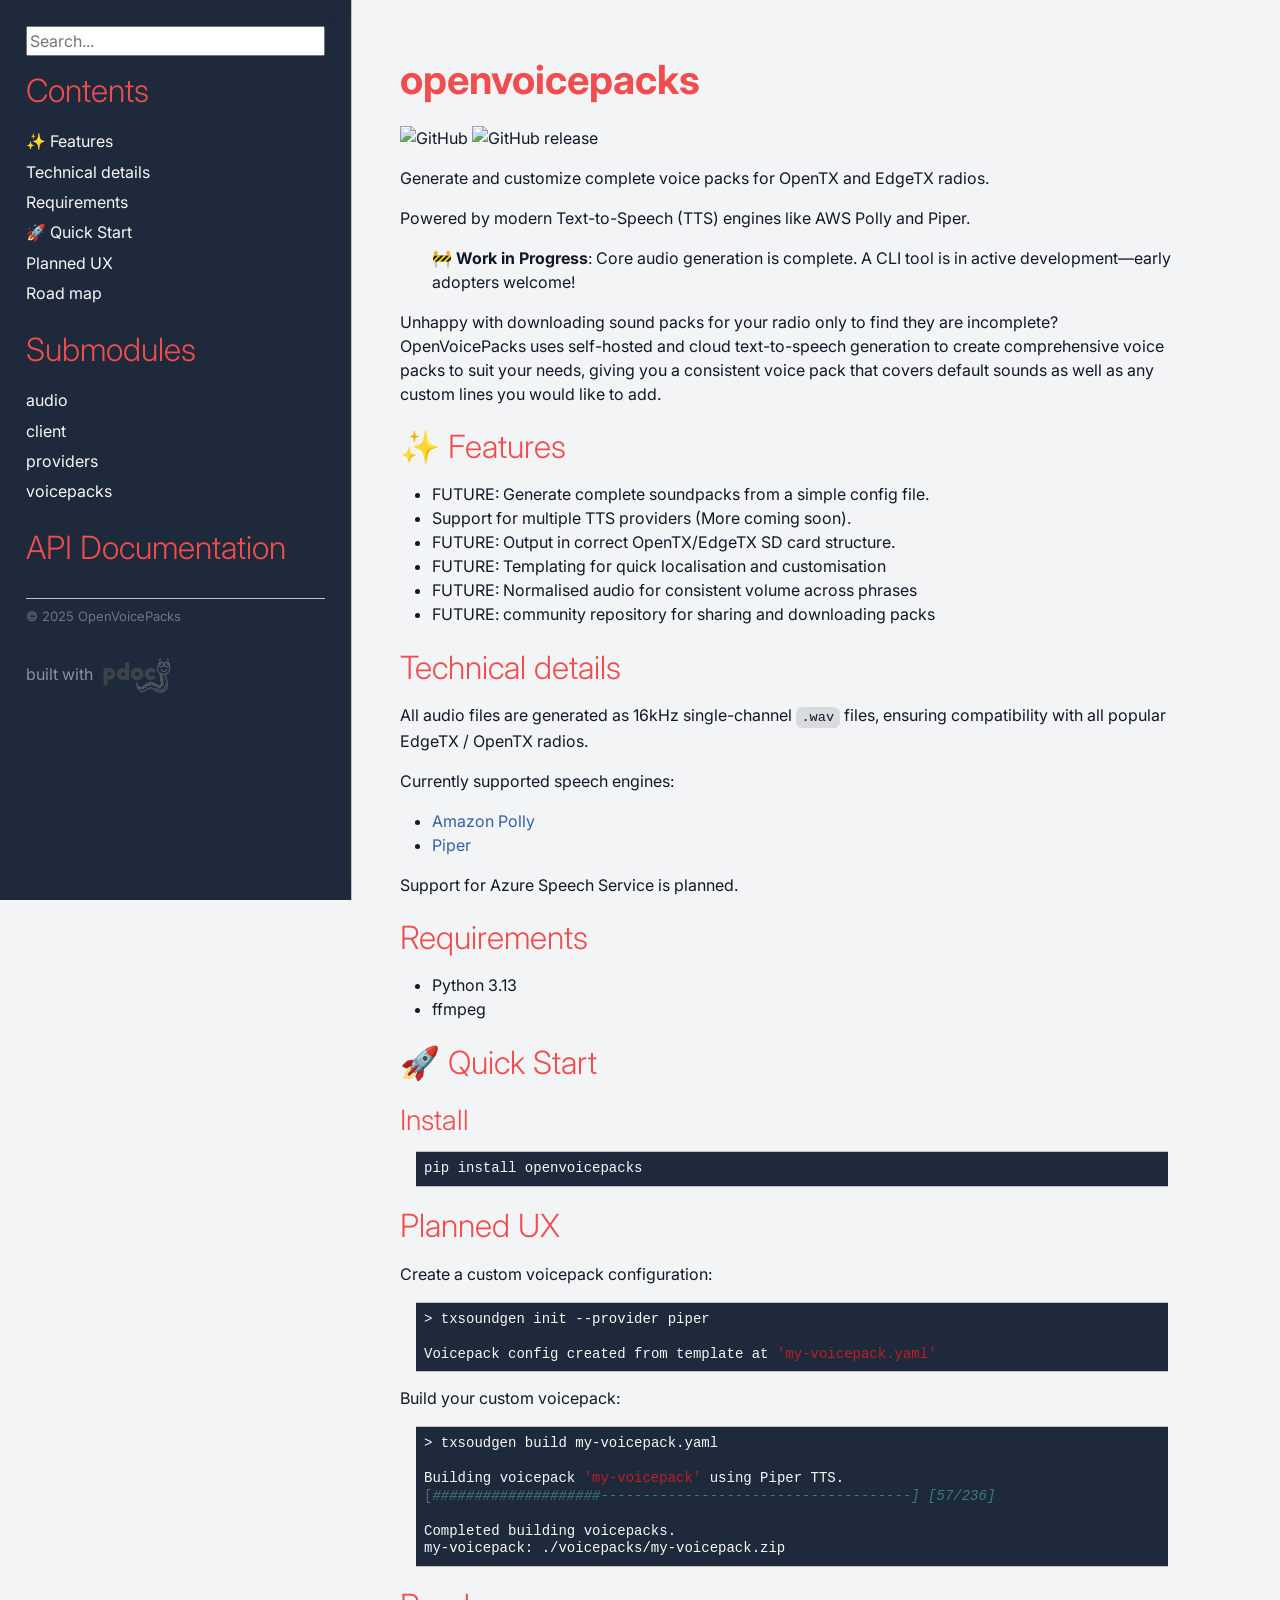
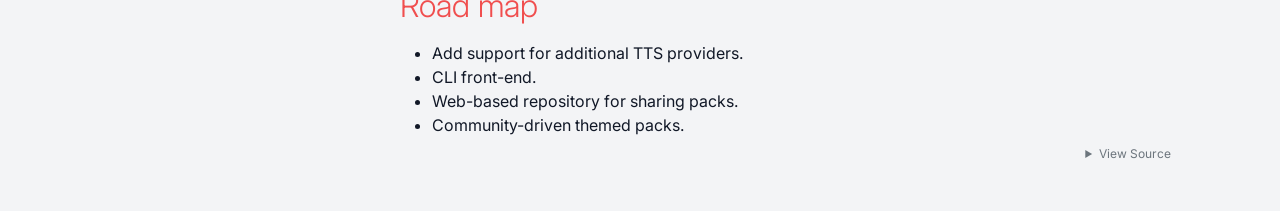
==== assets/site/docs/openvoicepacks.html @ 1a37a726 "chore(*): Initial commit" ====
<!doctype html>
<html lang="en">
<head>
    <meta charset="utf-8">
    <meta name="viewport" content="width=device-width, initial-scale=1">
    <meta name="generator" content="pdoc 15.0.4"/>
    <title>openvoicepacks API documentation</title>
    <link rel="preconnect" href="https://fonts.googleapis.com">
    <link rel="preconnect" href="https://fonts.gstatic.com" crossorigin>
    <link href="https://fonts.googleapis.com/css2?family=Inter:ital,opsz,wght@0,14..32,100..900;1,14..32,100..900&display=swap" rel="stylesheet">

    <style>/*! * Bootstrap Reboot v5.0.0 (https://getbootstrap.com/) * Copyright 2011-2021 The Bootstrap Authors * Copyright 2011-2021 Twitter, Inc. * Licensed under MIT (https://github.com/twbs/bootstrap/blob/main/LICENSE) * Forked from Normalize.css, licensed MIT (https://github.com/necolas/normalize.css/blob/master/LICENSE.md) */*,::after,::before{box-sizing:border-box}@media (prefers-reduced-motion:no-preference){:root{scroll-behavior:smooth}}body{margin:0;font-family:system-ui,-apple-system,"Segoe UI",Roboto,"Helvetica Neue",Arial,"Noto Sans","Liberation Sans",sans-serif,"Apple Color Emoji","Segoe UI Emoji","Segoe UI Symbol","Noto Color Emoji";font-size:1rem;font-weight:400;line-height:1.5;color:#212529;background-color:#fff;-webkit-text-size-adjust:100%;-webkit-tap-highlight-color:transparent}hr{margin:1rem 0;color:inherit;background-color:currentColor;border:0;opacity:.25}hr:not([size]){height:1px}h1,h2,h3,h4,h5,h6{margin-top:0;margin-bottom:.5rem;font-weight:500;line-height:1.2}h1{font-size:calc(1.375rem + 1.5vw)}@media (min-width:1200px){h1{font-size:2.5rem}}h2{font-size:calc(1.325rem + .9vw)}@media (min-width:1200px){h2{font-size:2rem}}h3{font-size:calc(1.3rem + .6vw)}@media (min-width:1200px){h3{font-size:1.75rem}}h4{font-size:calc(1.275rem + .3vw)}@media (min-width:1200px){h4{font-size:1.5rem}}h5{font-size:1.25rem}h6{font-size:1rem}p{margin-top:0;margin-bottom:1rem}abbr[data-bs-original-title],abbr[title]{-webkit-text-decoration:underline dotted;text-decoration:underline dotted;cursor:help;-webkit-text-decoration-skip-ink:none;text-decoration-skip-ink:none}address{margin-bottom:1rem;font-style:normal;line-height:inherit}ol,ul{padding-left:2rem}dl,ol,ul{margin-top:0;margin-bottom:1rem}ol ol,ol ul,ul ol,ul ul{margin-bottom:0}dt{font-weight:700}dd{margin-bottom:.5rem;margin-left:0}blockquote{margin:0 0 1rem}b,strong{font-weight:bolder}small{font-size:.875em}mark{padding:.2em;background-color:#fcf8e3}sub,sup{position:relative;font-size:.75em;line-height:0;vertical-align:baseline}sub{bottom:-.25em}sup{top:-.5em}a{color:#0d6efd;text-decoration:underline}a:hover{color:#0a58ca}a:not([href]):not([class]),a:not([href]):not([class]):hover{color:inherit;text-decoration:none}code,kbd,pre,samp{font-family:SFMono-Regular,Menlo,Monaco,Consolas,"Liberation Mono","Courier New",monospace;font-size:1em;direction:ltr;unicode-bidi:bidi-override}pre{display:block;margin-top:0;margin-bottom:1rem;overflow:auto;font-size:.875em}pre code{font-size:inherit;color:inherit;word-break:normal}code{font-size:.875em;color:#d63384;word-wrap:break-word}a>code{color:inherit}kbd{padding:.2rem .4rem;font-size:.875em;color:#fff;background-color:#212529;border-radius:.2rem}kbd kbd{padding:0;font-size:1em;font-weight:700}figure{margin:0 0 1rem}img,svg{vertical-align:middle}table{caption-side:bottom;border-collapse:collapse}caption{padding-top:.5rem;padding-bottom:.5rem;color:#6c757d;text-align:left}th{text-align:inherit;text-align:-webkit-match-parent}tbody,td,tfoot,th,thead,tr{border-color:inherit;border-style:solid;border-width:0}label{display:inline-block}button{border-radius:0}button:focus:not(:focus-visible){outline:0}button,input,optgroup,select,textarea{margin:0;font-family:inherit;font-size:inherit;line-height:inherit}button,select{text-transform:none}[role=button]{cursor:pointer}select{word-wrap:normal}select:disabled{opacity:1}[list]::-webkit-calendar-picker-indicator{display:none}[type=button],[type=reset],[type=submit],button{-webkit-appearance:button}[type=button]:not(:disabled),[type=reset]:not(:disabled),[type=submit]:not(:disabled),button:not(:disabled){cursor:pointer}::-moz-focus-inner{padding:0;border-style:none}textarea{resize:vertical}fieldset{min-width:0;padding:0;margin:0;border:0}legend{float:left;width:100%;padding:0;margin-bottom:.5rem;font-size:calc(1.275rem + .3vw);line-height:inherit}@media (min-width:1200px){legend{font-size:1.5rem}}legend+*{clear:left}::-webkit-datetime-edit-day-field,::-webkit-datetime-edit-fields-wrapper,::-webkit-datetime-edit-hour-field,::-webkit-datetime-edit-minute,::-webkit-datetime-edit-month-field,::-webkit-datetime-edit-text,::-webkit-datetime-edit-year-field{padding:0}::-webkit-inner-spin-button{height:auto}[type=search]{outline-offset:-2px;-webkit-appearance:textfield}::-webkit-search-decoration{-webkit-appearance:none}::-webkit-color-swatch-wrapper{padding:0}::file-selector-button{font:inherit}::-webkit-file-upload-button{font:inherit;-webkit-appearance:button}output{display:inline-block}iframe{border:0}summary{display:list-item;cursor:pointer}progress{vertical-align:baseline}[hidden]{display:none!important}</style>
    <style>pre{line-height:125%;}span.linenos{color:inherit; background-color:transparent; padding-left:5px; padding-right:20px;}.pdoc-code .hll{background-color:#ffffcc}.pdoc-code{background:#f8f8f8;}.pdoc-code .c{color:#3D7B7B; font-style:italic}.pdoc-code .err{border:1px solid #FF0000}.pdoc-code .k{color:#008000; font-weight:bold}.pdoc-code .o{color:#666666}.pdoc-code .ch{color:#3D7B7B; font-style:italic}.pdoc-code .cm{color:#3D7B7B; font-style:italic}.pdoc-code .cp{color:#9C6500}.pdoc-code .cpf{color:#3D7B7B; font-style:italic}.pdoc-code .c1{color:#3D7B7B; font-style:italic}.pdoc-code .cs{color:#3D7B7B; font-style:italic}.pdoc-code .gd{color:#A00000}.pdoc-code .ge{font-style:italic}.pdoc-code .gr{color:#E40000}.pdoc-code .gh{color:#000080; font-weight:bold}.pdoc-code .gi{color:#008400}.pdoc-code .go{color:#717171}.pdoc-code .gp{color:#000080; font-weight:bold}.pdoc-code .gs{font-weight:bold}.pdoc-code .gu{color:#800080; font-weight:bold}.pdoc-code .gt{color:#0044DD}.pdoc-code .kc{color:#008000; font-weight:bold}.pdoc-code .kd{color:#008000; font-weight:bold}.pdoc-code .kn{color:#008000; font-weight:bold}.pdoc-code .kp{color:#008000}.pdoc-code .kr{color:#008000; font-weight:bold}.pdoc-code .kt{color:#B00040}.pdoc-code .m{color:#666666}.pdoc-code .s{color:#BA2121}.pdoc-code .na{color:#687822}.pdoc-code .nb{color:#008000}.pdoc-code .nc{color:#0000FF; font-weight:bold}.pdoc-code .no{color:#880000}.pdoc-code .nd{color:#AA22FF}.pdoc-code .ni{color:#717171; font-weight:bold}.pdoc-code .ne{color:#CB3F38; font-weight:bold}.pdoc-code .nf{color:#0000FF}.pdoc-code .nl{color:#767600}.pdoc-code .nn{color:#0000FF; font-weight:bold}.pdoc-code .nt{color:#008000; font-weight:bold}.pdoc-code .nv{color:#19177C}.pdoc-code .ow{color:#AA22FF; font-weight:bold}.pdoc-code .w{color:#bbbbbb}.pdoc-code .mb{color:#666666}.pdoc-code .mf{color:#666666}.pdoc-code .mh{color:#666666}.pdoc-code .mi{color:#666666}.pdoc-code .mo{color:#666666}.pdoc-code .sa{color:#BA2121}.pdoc-code .sb{color:#BA2121}.pdoc-code .sc{color:#BA2121}.pdoc-code .dl{color:#BA2121}.pdoc-code .sd{color:#BA2121; font-style:italic}.pdoc-code .s2{color:#BA2121}.pdoc-code .se{color:#AA5D1F; font-weight:bold}.pdoc-code .sh{color:#BA2121}.pdoc-code .si{color:#A45A77; font-weight:bold}.pdoc-code .sx{color:#008000}.pdoc-code .sr{color:#A45A77}.pdoc-code .s1{color:#BA2121}.pdoc-code .ss{color:#19177C}.pdoc-code .bp{color:#008000}.pdoc-code .fm{color:#0000FF}.pdoc-code .vc{color:#19177C}.pdoc-code .vg{color:#19177C}.pdoc-code .vi{color:#19177C}.pdoc-code .vm{color:#19177C}.pdoc-code .il{color:#666666}</style>
    <style>:root{--pdoc-background:#fff;}.pdoc{--text:#212529;--muted:#6c757d;--link:#3660a5;--link-hover:#1659c5;--code:#f8f8f8;--active:#fff598;--accent:#eee;--accent2:#c1c1c1;--nav-hover:rgba(255, 255, 255, 0.5);--name:#0066BB;--def:#008800;--annotation:#007020;}</style>
    <style>html, body{width:100%;height:100%;}html, main{scroll-behavior:smooth;}body{background-color:var(--pdoc-background);}@media (max-width:769px){#navtoggle{cursor:pointer;position:absolute;width:50px;height:40px;top:1rem;right:1rem;border-color:var(--text);color:var(--text);display:flex;opacity:0.8;z-index:999;}#navtoggle:hover{opacity:1;}#togglestate + div{display:none;}#togglestate:checked + div{display:inherit;}main, header{padding:2rem 3vw;}header + main{margin-top:-3rem;}.git-button{display:none !important;}nav input[type="search"]{max-width:77%;}nav input[type="search"]:first-child{margin-top:-6px;}nav input[type="search"]:valid ~ *{display:none !important;}}@media (min-width:770px){:root{--sidebar-width:clamp(12.5rem, 28vw, 22rem);}nav{position:fixed;overflow:auto;height:100vh;width:var(--sidebar-width);}main, header{padding:3rem 2rem 3rem calc(var(--sidebar-width) + 3rem);width:calc(54rem + var(--sidebar-width));max-width:100%;}header + main{margin-top:-4rem;}#navtoggle{display:none;}}#togglestate{position:absolute;height:0;opacity:0;}nav.pdoc{--pad:clamp(0.5rem, 2vw, 1.75rem);--indent:1.5rem;background-color:var(--accent);border-right:1px solid var(--accent2);box-shadow:0 0 20px rgba(50, 50, 50, .2) inset;padding:0 0 0 var(--pad);overflow-wrap:anywhere;scrollbar-width:thin; scrollbar-color:var(--accent2) transparent; z-index:1}nav.pdoc::-webkit-scrollbar{width:.4rem; }nav.pdoc::-webkit-scrollbar-thumb{background-color:var(--accent2); }nav.pdoc > div{padding:var(--pad) 0;}nav.pdoc .module-list-button{display:inline-flex;align-items:center;color:var(--text);border-color:var(--muted);margin-bottom:1rem;}nav.pdoc .module-list-button:hover{border-color:var(--text);}nav.pdoc input[type=search]{display:block;outline-offset:0;width:calc(100% - var(--pad));}nav.pdoc .logo{max-width:calc(100% - var(--pad));max-height:35vh;display:block;margin:0 auto 1rem;transform:translate(calc(-.5 * var(--pad)), 0);}nav.pdoc ul{list-style:none;padding-left:0;}nav.pdoc > div > ul{margin-left:calc(0px - var(--pad));}nav.pdoc li a{padding:.2rem 0 .2rem calc(var(--pad) + var(--indent));}nav.pdoc > div > ul > li > a{padding-left:var(--pad);}nav.pdoc li{transition:all 100ms;}nav.pdoc li:hover{background-color:var(--nav-hover);}nav.pdoc a, nav.pdoc a:hover{color:var(--text);}nav.pdoc a{display:block;}nav.pdoc > h2:first-of-type{margin-top:1.5rem;}nav.pdoc .class:before{content:"class ";color:var(--muted);}nav.pdoc .function:after{content:"()";color:var(--muted);}nav.pdoc footer:before{content:"";display:block;width:calc(100% - var(--pad));border-top:solid var(--accent2) 1px;margin-top:1.5rem;padding-top:.5rem;}nav.pdoc footer{font-size:small;}</style>
    <style>.pdoc{color:var(--text);box-sizing:border-box;line-height:1.5;background:none;}.pdoc .pdoc-button{cursor:pointer;display:inline-block;border:solid black 1px;border-radius:2px;font-size:.75rem;padding:calc(0.5em - 1px) 1em;transition:100ms all;}.pdoc .alert{padding:1rem 1rem 1rem calc(1.5rem + 24px);border:1px solid transparent;border-radius:.25rem;background-repeat:no-repeat;background-position:.75rem center;margin-bottom:1rem;}.pdoc .alert > em{display:none;}.pdoc .alert > *:last-child{margin-bottom:0;}.pdoc .alert.note{color:#084298;background-color:#cfe2ff;border-color:#b6d4fe;background-image:url("data:image/svg+xml,%3Csvg%20xmlns%3D%22http%3A//www.w3.org/2000/svg%22%20width%3D%2224%22%20height%3D%2224%22%20fill%3D%22%23084298%22%20viewBox%3D%220%200%2016%2016%22%3E%3Cpath%20d%3D%22M8%2016A8%208%200%201%200%208%200a8%208%200%200%200%200%2016zm.93-9.412-1%204.705c-.07.34.029.533.304.533.194%200%20.487-.07.686-.246l-.088.416c-.287.346-.92.598-1.465.598-.703%200-1.002-.422-.808-1.319l.738-3.468c.064-.293.006-.399-.287-.47l-.451-.081.082-.381%202.29-.287zM8%205.5a1%201%200%201%201%200-2%201%201%200%200%201%200%202z%22/%3E%3C/svg%3E");}.pdoc .alert.tip{color:#0a3622;background-color:#d1e7dd;border-color:#a3cfbb;background-image:url("data:image/svg+xml,%3Csvg%20xmlns%3D%22http%3A//www.w3.org/2000/svg%22%20width%3D%2224%22%20height%3D%2224%22%20fill%3D%22%230a3622%22%20viewBox%3D%220%200%2016%2016%22%3E%3Cpath%20d%3D%22M2%206a6%206%200%201%201%2010.174%204.31c-.203.196-.359.4-.453.619l-.762%201.769A.5.5%200%200%201%2010.5%2013a.5.5%200%200%201%200%201%20.5.5%200%200%201%200%201l-.224.447a1%201%200%200%201-.894.553H6.618a1%201%200%200%201-.894-.553L5.5%2015a.5.5%200%200%201%200-1%20.5.5%200%200%201%200-1%20.5.5%200%200%201-.46-.302l-.761-1.77a2%202%200%200%200-.453-.618A5.98%205.98%200%200%201%202%206m6-5a5%205%200%200%200-3.479%208.592c.263.254.514.564.676.941L5.83%2012h4.342l.632-1.467c.162-.377.413-.687.676-.941A5%205%200%200%200%208%201%22/%3E%3C/svg%3E");}.pdoc .alert.important{color:#055160;background-color:#cff4fc;border-color:#9eeaf9;background-image:url("data:image/svg+xml,%3Csvg%20xmlns%3D%22http%3A//www.w3.org/2000/svg%22%20width%3D%2224%22%20height%3D%2224%22%20fill%3D%22%23055160%22%20viewBox%3D%220%200%2016%2016%22%3E%3Cpath%20d%3D%22M2%200a2%202%200%200%200-2%202v12a2%202%200%200%200%202%202h12a2%202%200%200%200%202-2V2a2%202%200%200%200-2-2zm6%204c.535%200%20.954.462.9.995l-.35%203.507a.552.552%200%200%201-1.1%200L7.1%204.995A.905.905%200%200%201%208%204m.002%206a1%201%200%201%201%200%202%201%201%200%200%201%200-2%22/%3E%3C/svg%3E");}.pdoc .alert.warning{color:#664d03;background-color:#fff3cd;border-color:#ffecb5;background-image:url("data:image/svg+xml,%3Csvg%20xmlns%3D%22http%3A//www.w3.org/2000/svg%22%20width%3D%2224%22%20height%3D%2224%22%20fill%3D%22%23664d03%22%20viewBox%3D%220%200%2016%2016%22%3E%3Cpath%20d%3D%22M8.982%201.566a1.13%201.13%200%200%200-1.96%200L.165%2013.233c-.457.778.091%201.767.98%201.767h13.713c.889%200%201.438-.99.98-1.767L8.982%201.566zM8%205c.535%200%20.954.462.9.995l-.35%203.507a.552.552%200%200%201-1.1%200L7.1%205.995A.905.905%200%200%201%208%205zm.002%206a1%201%200%201%201%200%202%201%201%200%200%201%200-2z%22/%3E%3C/svg%3E");}.pdoc .alert.caution{color:#842029;background-color:#f8d7da;border-color:#f5c2c7;background-image:url("data:image/svg+xml,%3Csvg%20xmlns%3D%22http%3A//www.w3.org/2000/svg%22%20width%3D%2224%22%20height%3D%2224%22%20fill%3D%22%23842029%22%20viewBox%3D%220%200%2016%2016%22%3E%3Cpath%20d%3D%22M11.46.146A.5.5%200%200%200%2011.107%200H4.893a.5.5%200%200%200-.353.146L.146%204.54A.5.5%200%200%200%200%204.893v6.214a.5.5%200%200%200%20.146.353l4.394%204.394a.5.5%200%200%200%20.353.146h6.214a.5.5%200%200%200%20.353-.146l4.394-4.394a.5.5%200%200%200%20.146-.353V4.893a.5.5%200%200%200-.146-.353zM8%204c.535%200%20.954.462.9.995l-.35%203.507a.552.552%200%200%201-1.1%200L7.1%204.995A.905.905%200%200%201%208%204m.002%206a1%201%200%201%201%200%202%201%201%200%200%201%200-2%22/%3E%3C/svg%3E");}.pdoc .alert.danger{color:#842029;background-color:#f8d7da;border-color:#f5c2c7;background-image:url("data:image/svg+xml,%3Csvg%20xmlns%3D%22http%3A//www.w3.org/2000/svg%22%20width%3D%2224%22%20height%3D%2224%22%20fill%3D%22%23842029%22%20viewBox%3D%220%200%2016%2016%22%3E%3Cpath%20d%3D%22M5.52.359A.5.5%200%200%201%206%200h4a.5.5%200%200%201%20.474.658L8.694%206H12.5a.5.5%200%200%201%20.395.807l-7%209a.5.5%200%200%201-.873-.454L6.823%209.5H3.5a.5.5%200%200%201-.48-.641l2.5-8.5z%22/%3E%3C/svg%3E");}.pdoc .visually-hidden{position:absolute !important;width:1px !important;height:1px !important;padding:0 !important;margin:-1px !important;overflow:hidden !important;clip:rect(0, 0, 0, 0) !important;white-space:nowrap !important;border:0 !important;}.pdoc h1, .pdoc h2, .pdoc h3{font-weight:300;margin:.3em 0;padding:.2em 0;}.pdoc > section:not(.module-info) h1{font-size:1.5rem;font-weight:500;}.pdoc > section:not(.module-info) h2{font-size:1.4rem;font-weight:500;}.pdoc > section:not(.module-info) h3{font-size:1.3rem;font-weight:500;}.pdoc > section:not(.module-info) h4{font-size:1.2rem;}.pdoc > section:not(.module-info) h5{font-size:1.1rem;}.pdoc a{text-decoration:none;color:var(--link);}.pdoc a:hover{color:var(--link-hover);}.pdoc blockquote{margin-left:2rem;}.pdoc pre{border-top:1px solid var(--accent2);border-bottom:1px solid var(--accent2);margin-top:0;margin-bottom:1em;padding:.5rem 0 .5rem .5rem;overflow-x:auto;background-color:var(--code);}.pdoc code{color:var(--text);padding:.2em .4em;margin:0;font-size:85%;background-color:var(--accent);border-radius:6px;}.pdoc a > code{color:inherit;}.pdoc pre > code{display:inline-block;font-size:inherit;background:none;border:none;padding:0;}.pdoc > section:not(.module-info){margin-bottom:1.5rem;}.pdoc .modulename{margin-top:0;font-weight:bold;}.pdoc .modulename a{color:var(--link);transition:100ms all;}.pdoc .git-button{float:right;border:solid var(--link) 1px;}.pdoc .git-button:hover{background-color:var(--link);color:var(--pdoc-background);}.view-source-toggle-state,.view-source-toggle-state ~ .pdoc-code{display:none;}.view-source-toggle-state:checked ~ .pdoc-code{display:block;}.view-source-button{display:inline-block;float:right;font-size:.75rem;line-height:1.5rem;color:var(--muted);padding:0 .4rem 0 1.3rem;cursor:pointer;text-indent:-2px;}.view-source-button > span{visibility:hidden;}.module-info .view-source-button{float:none;display:flex;justify-content:flex-end;margin:-1.2rem .4rem -.2rem 0;}.view-source-button::before{position:absolute;content:"View Source";display:list-item;list-style-type:disclosure-closed;}.view-source-toggle-state:checked ~ .attr .view-source-button::before,.view-source-toggle-state:checked ~ .view-source-button::before{list-style-type:disclosure-open;}.pdoc .docstring{margin-bottom:1.5rem;}.pdoc section:not(.module-info) .docstring{margin-left:clamp(0rem, 5vw - 2rem, 1rem);}.pdoc .docstring .pdoc-code{margin-left:1em;margin-right:1em;}.pdoc h1:target,.pdoc h2:target,.pdoc h3:target,.pdoc h4:target,.pdoc h5:target,.pdoc h6:target,.pdoc .pdoc-code > pre > span:target{background-color:var(--active);box-shadow:-1rem 0 0 0 var(--active);}.pdoc .pdoc-code > pre > span:target{display:block;}.pdoc div:target > .attr,.pdoc section:target > .attr,.pdoc dd:target > a{background-color:var(--active);}.pdoc *{scroll-margin:2rem;}.pdoc .pdoc-code .linenos{user-select:none;}.pdoc .attr:hover{filter:contrast(0.95);}.pdoc section, .pdoc .classattr{position:relative;}.pdoc .headerlink{--width:clamp(1rem, 3vw, 2rem);position:absolute;top:0;left:calc(0rem - var(--width));transition:all 100ms ease-in-out;opacity:0;}.pdoc .headerlink::before{content:"#";display:block;text-align:center;width:var(--width);height:2.3rem;line-height:2.3rem;font-size:1.5rem;}.pdoc .attr:hover ~ .headerlink,.pdoc *:target > .headerlink,.pdoc .headerlink:hover{opacity:1;}.pdoc .attr{display:block;margin:.5rem 0 .5rem;padding:.4rem .4rem .4rem 1rem;background-color:var(--accent);overflow-x:auto;}.pdoc .classattr{margin-left:2rem;}.pdoc .decorator-deprecated{color:#842029;}.pdoc .decorator-deprecated ~ span{filter:grayscale(1) opacity(0.8);}.pdoc .name{color:var(--name);font-weight:bold;}.pdoc .def{color:var(--def);font-weight:bold;}.pdoc .signature{background-color:transparent;}.pdoc .param, .pdoc .return-annotation{white-space:pre;}.pdoc .signature.multiline .param{display:block;}.pdoc .signature.condensed .param{display:inline-block;}.pdoc .annotation{color:var(--annotation);}.pdoc .view-value-toggle-state,.pdoc .view-value-toggle-state ~ .default_value{display:none;}.pdoc .view-value-toggle-state:checked ~ .default_value{display:inherit;}.pdoc .view-value-button{font-size:.5rem;vertical-align:middle;border-style:dashed;margin-top:-0.1rem;}.pdoc .view-value-button:hover{background:white;}.pdoc .view-value-button::before{content:"show";text-align:center;width:2.2em;display:inline-block;}.pdoc .view-value-toggle-state:checked ~ .view-value-button::before{content:"hide";}.pdoc .inherited{margin-left:2rem;}.pdoc .inherited dt{font-weight:700;}.pdoc .inherited dt, .pdoc .inherited dd{display:inline;margin-left:0;margin-bottom:.5rem;}.pdoc .inherited dd:not(:last-child):after{content:", ";}.pdoc .inherited .class:before{content:"class ";}.pdoc .inherited .function a:after{content:"()";}.pdoc .search-result .docstring{overflow:auto;max-height:25vh;}.pdoc .search-result.focused > .attr{background-color:var(--active);}.pdoc .attribution{margin-top:2rem;display:block;opacity:0.5;transition:all 200ms;filter:grayscale(100%);}.pdoc .attribution:hover{opacity:1;filter:grayscale(0%);}.pdoc .attribution img{margin-left:5px;height:35px;vertical-align:middle;width:70px;transition:all 200ms;}.pdoc table{display:block;width:max-content;max-width:100%;overflow:auto;margin-bottom:1rem;}.pdoc table th{font-weight:600;}.pdoc table th, .pdoc table td{padding:6px 13px;border:1px solid var(--accent2);}</style>
    <style>:root{--pdoc-background:#F3F4F6;font-family:"Inter", sans-serif;font-optical-sizing:auto;font-weight:400;font-style:normal;}@import url('https://fonts.googleapis.com/css2?family=Inter:ital,opsz,wght@0,14..32,100..900;1,14..32,100..900&display=swap');.pdoc{--text:#111827;--muted:#6c757d;--link:#3660a5;--link-hover:#1659c5;--code:#f8f8f8;--active:rgba(0,0,0,0.1);--accent:#1E293B;--accent2:#c1c1c1;--nav-hover:rgba(0,0,0,0.2);--name:#F04E4E;--def:#60A5FA;--annotation:#3660a5;font-family:"Inter", sans-serif;font-optical-sizing:auto;font-weight:400;font-style:normal;}h1, h2, h3, h4, h5, h6{color:var(--name);}.pdoc .attr{background-color:var(--active) ;color:var(--text);}nav.pdoc footer{color:var(--muted);}nav.pdoc a, nav.pdoc a:hover{color:var(--code);}h1.modulename, .modulename a, .modulename a:hover{color:var(--name);}.pdoc code{background-color:var(--active);}.pdoc-code pre, .pdoc-code code{background:var(--accent);color:var(--code);}nav.pdoc a.module-list-button, nav.pdoc a.module-list-button:hover{color:var(--code);border-color:var(--accent);background-color:var(--link);}nav.pdoc a.module-list-button:hover{background-color:var(--link-hover);}</style>
    <style>.pdoc .mermaid-pre{border:none;background:none;}</style><script type="module" defer>import mermaid from "https://cdn.jsdelivr.net/npm/mermaid@11/dist/mermaid.esm.min.mjs";document.addEventListener("DOMContentLoaded", () =>{new MutationObserver(() => mermaid.run()).observe(document.querySelector("main.pdoc").parentNode,{childList:true});})</script></head>
<body>
    <nav class="pdoc">
        <label id="navtoggle" for="togglestate" class="pdoc-button"><svg xmlns='http://www.w3.org/2000/svg' viewBox='0 0 30 30'><path stroke-linecap='round' stroke="currentColor" stroke-miterlimit='10' stroke-width='2' d='M4 7h22M4 15h22M4 23h22'/></svg></label>
        <input id="togglestate" type="checkbox" aria-hidden="true" tabindex="-1">
        <div>

            <input type="search" placeholder="Search..." role="searchbox" aria-label="search"
                   pattern=".+" required>

            <h2>Contents</h2>
            <ul>
  <li><a href="#features">✨ Features</a></li>
  <li><a href="#technical-details">Technical details</a></li>
  <li><a href="#requirements">Requirements</a></li>
  <li><a href="#quick-start">🚀 Quick Start</a></li>
  <li><a href="#planned-ux">Planned UX</a></li>
  <li><a href="#road-map">Road map</a></li>
</ul>


            <h2>Submodules</h2>
            <ul>
                    <li><a href="openvoicepacks/audio.html">audio</a></li>
                    <li><a href="openvoicepacks/client.html">client</a></li>
                    <li><a href="openvoicepacks/providers.html">providers</a></li>
                    <li><a href="openvoicepacks/voicepacks.html">voicepacks</a></li>
            </ul>

            <h2>API Documentation</h2>
                <ul class="memberlist">
    </ul>


            <footer>© 2025 OpenVoicePacks</footer>

        <a class="attribution" title="pdoc: Python API documentation generator" href="https://pdoc.dev" target="_blank">
            built with <span class="visually-hidden">pdoc</span><img
                alt="pdoc logo"
                src="data:image/svg+xml,%3Csvg%20xmlns%3D%22http%3A//www.w3.org/2000/svg%22%20role%3D%22img%22%20aria-label%3D%22pdoc%20logo%22%20width%3D%22300%22%20height%3D%22150%22%20viewBox%3D%22-1%200%2060%2030%22%3E%3Ctitle%3Epdoc%3C/title%3E%3Cpath%20d%3D%22M29.621%2021.293c-.011-.273-.214-.475-.511-.481a.5.5%200%200%200-.489.503l-.044%201.393c-.097.551-.695%201.215-1.566%201.704-.577.428-1.306.486-2.193.182-1.426-.617-2.467-1.654-3.304-2.487l-.173-.172a3.43%203.43%200%200%200-.365-.306.49.49%200%200%200-.286-.196c-1.718-1.06-4.931-1.47-7.353.191l-.219.15c-1.707%201.187-3.413%202.131-4.328%201.03-.02-.027-.49-.685-.141-1.763.233-.721.546-2.408.772-4.076.042-.09.067-.187.046-.288.166-1.347.277-2.625.241-3.351%201.378-1.008%202.271-2.586%202.271-4.362%200-.976-.272-1.935-.788-2.774-.057-.094-.122-.18-.184-.268.033-.167.052-.339.052-.516%200-1.477-1.202-2.679-2.679-2.679-.791%200-1.496.352-1.987.9a6.3%206.3%200%200%200-1.001.029c-.492-.564-1.207-.929-2.012-.929-1.477%200-2.679%201.202-2.679%202.679A2.65%202.65%200%200%200%20.97%206.554c-.383.747-.595%201.572-.595%202.41%200%202.311%201.507%204.29%203.635%205.107-.037.699-.147%202.27-.423%203.294l-.137.461c-.622%202.042-2.515%208.257%201.727%2010.643%201.614.908%203.06%201.248%204.317%201.248%202.665%200%204.492-1.524%205.322-2.401%201.476-1.559%202.886-1.854%206.491.82%201.877%201.393%203.514%201.753%204.861%201.068%202.223-1.713%202.811-3.867%203.399-6.374.077-.846.056-1.469.054-1.537zm-4.835%204.313c-.054.305-.156.586-.242.629-.034-.007-.131-.022-.307-.157-.145-.111-.314-.478-.456-.908.221.121.432.25.675.355.115.039.219.051.33.081zm-2.251-1.238c-.05.33-.158.648-.252.694-.022.001-.125-.018-.307-.157-.217-.166-.488-.906-.639-1.573.358.344.754.693%201.198%201.036zm-3.887-2.337c-.006-.116-.018-.231-.041-.342.635.145%201.189.368%201.599.625.097.231.166.481.174.642-.03.049-.055.101-.067.158-.046.013-.128.026-.298.004-.278-.037-.901-.57-1.367-1.087zm-1.127-.497c.116.306.176.625.12.71-.019.014-.117.045-.345.016-.206-.027-.604-.332-.986-.695.41-.051.816-.056%201.211-.031zm-4.535%201.535c.209.22.379.47.358.598-.006.041-.088.138-.351.234-.144.055-.539-.063-.979-.259a11.66%2011.66%200%200%200%20.972-.573zm.983-.664c.359-.237.738-.418%201.126-.554.25.237.479.548.457.694-.006.042-.087.138-.351.235-.174.064-.694-.105-1.232-.375zm-3.381%201.794c-.022.145-.061.29-.149.401-.133.166-.358.248-.69.251h-.002c-.133%200-.306-.26-.45-.621.417.091.854.07%201.291-.031zm-2.066-8.077a4.78%204.78%200%200%201-.775-.584c.172-.115.505-.254.88-.378l-.105.962zm-.331%202.302a10.32%2010.32%200%200%201-.828-.502c.202-.143.576-.328.984-.49l-.156.992zm-.45%202.157l-.701-.403c.214-.115.536-.249.891-.376a11.57%2011.57%200%200%201-.19.779zm-.181%201.716c.064.398.194.702.298.893-.194-.051-.435-.162-.736-.398.061-.119.224-.3.438-.495zM8.87%204.141c0%20.152-.123.276-.276.276s-.275-.124-.275-.276.123-.276.276-.276.275.124.275.276zm-.735-.389a1.15%201.15%200%200%200-.314.783%201.16%201.16%200%200%200%201.162%201.162c.457%200%20.842-.27%201.032-.653.026.117.042.238.042.362a1.68%201.68%200%200%201-1.679%201.679%201.68%201.68%200%200%201-1.679-1.679c0-.843.626-1.535%201.436-1.654zM5.059%205.406A1.68%201.68%200%200%201%203.38%207.085a1.68%201.68%200%200%201-1.679-1.679c0-.037.009-.072.011-.109.21.3.541.508.935.508a1.16%201.16%200%200%200%201.162-1.162%201.14%201.14%200%200%200-.474-.912c.015%200%20.03-.005.045-.005.926.001%201.679.754%201.679%201.68zM3.198%204.141c0%20.152-.123.276-.276.276s-.275-.124-.275-.276.123-.276.276-.276.275.124.275.276zM1.375%208.964c0-.52.103-1.035.288-1.52.466.394%201.06.64%201.717.64%201.144%200%202.116-.725%202.499-1.738.383%201.012%201.355%201.738%202.499%201.738.867%200%201.631-.421%202.121-1.062.307.605.478%201.267.478%201.942%200%202.486-2.153%204.51-4.801%204.51s-4.801-2.023-4.801-4.51zm24.342%2019.349c-.985.498-2.267.168-3.813-.979-3.073-2.281-5.453-3.199-7.813-.705-1.315%201.391-4.163%203.365-8.423.97-3.174-1.786-2.239-6.266-1.261-9.479l.146-.492c.276-1.02.395-2.457.444-3.268a6.11%206.11%200%200%200%201.18.115%206.01%206.01%200%200%200%202.536-.562l-.006.175c-.802.215-1.848.612-2.021%201.25-.079.295.021.601.274.837.219.203.415.364.598.501-.667.304-1.243.698-1.311%201.179-.02.144-.022.507.393.787.213.144.395.26.564.365-1.285.521-1.361.96-1.381%201.126-.018.142-.011.496.427.746l.854.489c-.473.389-.971.914-.999%201.429-.018.278.095.532.316.713.675.556%201.231.721%201.653.721.059%200%20.104-.014.158-.02.207.707.641%201.64%201.513%201.64h.013c.8-.008%201.236-.345%201.462-.626.173-.216.268-.457.325-.692.424.195.93.374%201.372.374.151%200%20.294-.021.423-.068.732-.27.944-.704.993-1.021.009-.061.003-.119.002-.179.266.086.538.147.789.147.15%200%20.294-.021.423-.069.542-.2.797-.489.914-.754.237.147.478.258.704.288.106.014.205.021.296.021.356%200%20.595-.101.767-.229.438.435%201.094.992%201.656%201.067.106.014.205.021.296.021a1.56%201.56%200%200%200%20.323-.035c.17.575.453%201.289.866%201.605.358.273.665.362.914.362a.99.99%200%200%200%20.421-.093%201.03%201.03%200%200%200%20.245-.164c.168.428.39.846.68%201.068.358.273.665.362.913.362a.99.99%200%200%200%20.421-.093c.317-.148.512-.448.639-.762.251.157.495.257.726.257.127%200%20.25-.024.37-.071.427-.17.706-.617.841-1.314.022-.015.047-.022.068-.038.067-.051.133-.104.196-.159-.443%201.486-1.107%202.761-2.086%203.257zM8.66%209.925a.5.5%200%201%200-1%200c0%20.653-.818%201.205-1.787%201.205s-1.787-.552-1.787-1.205a.5.5%200%201%200-1%200c0%201.216%201.25%202.205%202.787%202.205s2.787-.989%202.787-2.205zm4.4%2015.965l-.208.097c-2.661%201.258-4.708%201.436-6.086.527-1.542-1.017-1.88-3.19-1.844-4.198a.4.4%200%200%200-.385-.414c-.242-.029-.406.164-.414.385-.046%201.249.367%203.686%202.202%204.896.708.467%201.547.7%202.51.7%201.248%200%202.706-.392%204.362-1.174l.185-.086a.4.4%200%200%200%20.205-.527c-.089-.204-.326-.291-.527-.206zM9.547%202.292c.093.077.205.114.317.114a.5.5%200%200%200%20.318-.886L8.817.397a.5.5%200%200%200-.703.068.5.5%200%200%200%20.069.703l1.364%201.124zm-7.661-.065c.086%200%20.173-.022.253-.068l1.523-.893a.5.5%200%200%200-.506-.863l-1.523.892a.5.5%200%200%200-.179.685c.094.158.261.247.432.247z%22%20transform%3D%22matrix%28-1%200%200%201%2058%200%29%22%20fill%3D%22%233bb300%22/%3E%3Cpath%20d%3D%22M.3%2021.86V10.18q0-.46.02-.68.04-.22.18-.5.28-.54%201.34-.54%201.06%200%201.42.28.38.26.44.78.76-1.04%202.38-1.04%201.64%200%203.1%201.54%201.46%201.54%201.46%203.58%200%202.04-1.46%203.58-1.44%201.54-3.08%201.54-1.64%200-2.38-.92v4.04q0%20.46-.04.68-.02.22-.18.5-.14.3-.5.42-.36.12-.98.12-.62%200-1-.12-.36-.12-.52-.4-.14-.28-.18-.5-.02-.22-.02-.68zm3.96-9.42q-.46.54-.46%201.18%200%20.64.46%201.18.48.52%201.2.52.74%200%201.24-.52.52-.52.52-1.18%200-.66-.48-1.18-.48-.54-1.26-.54-.76%200-1.22.54zm14.741-8.36q.16-.3.54-.42.38-.12%201-.12.64%200%201.02.12.38.12.52.42.16.3.18.54.04.22.04.68v11.94q0%20.46-.04.7-.02.22-.18.5-.3.54-1.7.54-1.38%200-1.54-.98-.84.96-2.34.96-1.8%200-3.28-1.56-1.48-1.58-1.48-3.66%200-2.1%201.48-3.68%201.5-1.58%203.28-1.58%201.48%200%202.3%201v-4.2q0-.46.02-.68.04-.24.18-.52zm-3.24%2010.86q.52.54%201.26.54.74%200%201.22-.54.5-.54.5-1.18%200-.66-.48-1.22-.46-.56-1.26-.56-.8%200-1.28.56-.48.54-.48%201.2%200%20.66.52%201.2zm7.833-1.2q0-2.4%201.68-3.96%201.68-1.56%203.84-1.56%202.16%200%203.82%201.56%201.66%201.54%201.66%203.94%200%201.66-.86%202.96-.86%201.28-2.1%201.9-1.22.6-2.54.6-1.32%200-2.56-.64-1.24-.66-2.1-1.92-.84-1.28-.84-2.88zm4.18%201.44q.64.48%201.3.48.66%200%201.32-.5.66-.5.66-1.48%200-.98-.62-1.46-.62-.48-1.34-.48-.72%200-1.34.5-.62.5-.62%201.48%200%20.96.64%201.46zm11.412-1.44q0%20.84.56%201.32.56.46%201.18.46.64%200%201.18-.36.56-.38.9-.38.6%200%201.46%201.06.46.58.46%201.04%200%20.76-1.1%201.42-1.14.8-2.8.8-1.86%200-3.58-1.34-.82-.64-1.34-1.7-.52-1.08-.52-2.36%200-1.3.52-2.34.52-1.06%201.34-1.7%201.66-1.32%203.54-1.32.76%200%201.48.22.72.2%201.06.4l.32.2q.36.24.56.38.52.4.52.92%200%20.5-.42%201.14-.72%201.1-1.38%201.1-.38%200-1.08-.44-.36-.34-1.04-.34-.66%200-1.24.48-.58.48-.58%201.34z%22%20fill%3D%22green%22/%3E%3C/svg%3E"/>
        </a>
</div>
    </nav>
    <main class="pdoc">
            <section class="module-info">
                    <h1 class="modulename">
openvoicepacks    </h1>

                        <div class="docstring"><p><img src="https://img.shields.io/github/license/benfairless/txsoundgen?style=flat-square" alt="GitHub" />
<img src="https://img.shields.io/github/v/release/benfairless/txsoundgen?style=flat-square" alt="GitHub release" /></p>

<p>Generate and customize complete voice packs for OpenTX and EdgeTX radios.</p>

<p>Powered by modern Text-to-Speech (TTS) engines like AWS Polly and Piper.</p>

<blockquote>
  <p>🚧 <strong>Work in Progress</strong>: Core audio generation is complete. A CLI tool is in active development—early adopters welcome!</p>
</blockquote>

<p>Unhappy with downloading sound packs for your radio only to find they are incomplete?
OpenVoicePacks uses self-hosted and cloud text-to-speech generation to create comprehensive voice packs to suit your needs, giving you a consistent voice pack that covers default sounds as well as any custom lines you would like to add.</p>

<h2 id="features">✨ Features</h2>

<ul>
<li>FUTURE: Generate complete soundpacks from a simple config file.</li>
<li>Support for multiple TTS providers (More coming soon).</li>
<li>FUTURE: Output in correct OpenTX/EdgeTX SD card structure.</li>
<li>FUTURE: Templating for quick localisation and customisation</li>
<li>FUTURE: Normalised audio for consistent volume across phrases</li>
<li>FUTURE: community repository for sharing and downloading packs</li>
</ul>

<h2 id="technical-details">Technical details</h2>

<p>All audio files are generated as 16kHz single-channel <code>.wav</code> files, ensuring compatibility with all popular EdgeTX / OpenTX radios.</p>

<p>Currently supported speech engines:</p>

<ul>
<li><a href="https://aws.amazon.com/polly/">Amazon Polly</a></li>
<li><a href="https://github.com/OHF-Voice/piper1-gpl">Piper</a></li>
</ul>

<p>Support for Azure Speech Service is planned.</p>

<h2 id="requirements">Requirements</h2>

<ul>
<li>Python 3.13</li>
<li>ffmpeg</li>
</ul>

<h2 id="quick-start">🚀 Quick Start</h2>

<h3 id="install">Install</h3>

<div class="pdoc-code codehilite">
<pre><span></span><code>pip<span class="w"> </span>install<span class="w"> </span>openvoicepacks
</code></pre>
</div>

<h2 id="planned-ux">Planned UX</h2>

<p>Create a custom voicepack configuration:</p>

<div class="pdoc-code codehilite">
<pre><span></span><code>&gt;<span class="w"> </span>txsoundgen<span class="w"> </span>init<span class="w"> </span>--provider<span class="w"> </span>piper

Voicepack<span class="w"> </span>config<span class="w"> </span>created<span class="w"> </span>from<span class="w"> </span>template<span class="w"> </span>at<span class="w"> </span><span class="s1">&#39;my-voicepack.yaml&#39;</span>
</code></pre>
</div>

<p>Build your custom voicepack:</p>

<div class="pdoc-code codehilite">
<pre><span></span><code>&gt;<span class="w"> </span>txsoudgen<span class="w"> </span>build<span class="w"> </span>my-voicepack.yaml

Building<span class="w"> </span>voicepack<span class="w"> </span><span class="s1">&#39;my-voicepack&#39;</span><span class="w"> </span>using<span class="w"> </span>Piper<span class="w"> </span>TTS.
<span class="o">[</span><span class="c1">####################-------------------------------------] [57/236]</span>

Completed<span class="w"> </span>building<span class="w"> </span>voicepacks.
my-voicepack:<span class="w"> </span>./voicepacks/my-voicepack.zip
</code></pre>
</div>

<h2 id="road-map">Road map</h2>

<ul>
<li>Add support for additional TTS providers.</li>
<li>CLI front-end.</li>
<li>Web-based repository for sharing packs.</li>
<li>Community-driven themed packs.</li>
</ul>
</div>

                        <input id="mod-openvoicepacks-view-source" class="view-source-toggle-state" type="checkbox" aria-hidden="true" tabindex="-1">

                        <label class="view-source-button" for="mod-openvoicepacks-view-source"><span>View Source</span></label>

                        <div class="pdoc-code codehilite"><pre><span></span><span id="L-1"><a href="#L-1"><span class="linenos"> 1</span></a><span class="sd">&quot;&quot;&quot;</span>
</span><span id="L-2"><a href="#L-2"><span class="linenos"> 2</span></a><span class="sd">.. include:: ../../README.md</span>
</span><span id="L-3"><a href="#L-3"><span class="linenos"> 3</span></a><span class="sd">   :start-line: 3</span>
</span><span id="L-4"><a href="#L-4"><span class="linenos"> 4</span></a><span class="sd">&quot;&quot;&quot;</span>
</span><span id="L-5"><a href="#L-5"><span class="linenos"> 5</span></a>
</span><span id="L-6"><a href="#L-6"><span class="linenos"> 6</span></a><span class="kn">import</span><span class="w"> </span><span class="nn">logging</span>
</span><span id="L-7"><a href="#L-7"><span class="linenos"> 7</span></a><span class="kn">import</span><span class="w"> </span><span class="nn">os</span>
</span><span id="L-8"><a href="#L-8"><span class="linenos"> 8</span></a>
</span><span id="L-9"><a href="#L-9"><span class="linenos"> 9</span></a><span class="kn">import</span><span class="w"> </span><span class="nn">coloredlogs</span>
</span><span id="L-10"><a href="#L-10"><span class="linenos">10</span></a>
</span><span id="L-11"><a href="#L-11"><span class="linenos">11</span></a><span class="kn">from</span><span class="w"> </span><span class="nn">openvoicepacks.client</span><span class="w"> </span><span class="kn">import</span> <span class="o">*</span>
</span><span id="L-12"><a href="#L-12"><span class="linenos">12</span></a>
</span><span id="L-13"><a href="#L-13"><span class="linenos">13</span></a><span class="c1"># Load settings from environment variables</span>
</span><span id="L-14"><a href="#L-14"><span class="linenos">14</span></a><span class="n">_environment</span> <span class="o">=</span> <span class="n">os</span><span class="o">.</span><span class="n">environ</span><span class="o">.</span><span class="n">get</span><span class="p">(</span><span class="s2">&quot;OVP_ENVIRONMENT&quot;</span><span class="p">,</span> <span class="s2">&quot;development&quot;</span><span class="p">)</span>
</span><span id="L-15"><a href="#L-15"><span class="linenos">15</span></a><span class="n">_loglevel</span> <span class="o">=</span> <span class="n">os</span><span class="o">.</span><span class="n">environ</span><span class="o">.</span><span class="n">get</span><span class="p">(</span><span class="s2">&quot;OVP_LOG_LEVEL&quot;</span><span class="p">,</span> <span class="s2">&quot;DEBUG&quot;</span><span class="p">)</span><span class="o">.</span><span class="n">upper</span><span class="p">()</span>
</span><span id="L-16"><a href="#L-16"><span class="linenos">16</span></a>
</span><span id="L-17"><a href="#L-17"><span class="linenos">17</span></a><span class="c1"># Remove any default handlers</span>
</span><span id="L-18"><a href="#L-18"><span class="linenos">18</span></a><span class="k">for</span> <span class="n">handler</span> <span class="ow">in</span> <span class="n">logging</span><span class="o">.</span><span class="n">root</span><span class="o">.</span><span class="n">handlers</span><span class="p">[:]:</span>
</span><span id="L-19"><a href="#L-19"><span class="linenos">19</span></a>    <span class="n">logging</span><span class="o">.</span><span class="n">root</span><span class="o">.</span><span class="n">removeHandler</span><span class="p">(</span><span class="n">handler</span><span class="p">)</span>
</span><span id="L-20"><a href="#L-20"><span class="linenos">20</span></a>
</span><span id="L-21"><a href="#L-21"><span class="linenos">21</span></a><span class="c1"># Install coloredlogs on the root logger</span>
</span><span id="L-22"><a href="#L-22"><span class="linenos">22</span></a><span class="n">_LOGFORMAT</span> <span class="o">=</span> <span class="s2">&quot;</span><span class="si">%(asctime)s</span><span class="s2"> [</span><span class="si">%(levelname)s</span><span class="s2">] [</span><span class="si">%(name)s</span><span class="s2">] </span><span class="si">%(message)s</span><span class="s2">&quot;</span>
</span><span id="L-23"><a href="#L-23"><span class="linenos">23</span></a><span class="n">coloredlogs</span><span class="o">.</span><span class="n">install</span><span class="p">(</span><span class="n">level</span><span class="o">=</span><span class="n">_loglevel</span><span class="p">,</span> <span class="n">fmt</span><span class="o">=</span><span class="n">_LOGFORMAT</span><span class="p">)</span>
</span></pre></div>


            </section>
    </main>
<script>
    function escapeHTML(html) {
        return document.createElement('div').appendChild(document.createTextNode(html)).parentNode.innerHTML;
    }

    const originalContent = document.querySelector("main.pdoc");
    let currentContent = originalContent;

    function setContent(innerHTML) {
        let elem;
        if (innerHTML) {
            elem = document.createElement("main");
            elem.classList.add("pdoc");
            elem.innerHTML = innerHTML;
        } else {
            elem = originalContent;
        }
        if (currentContent !== elem) {
            currentContent.replaceWith(elem);
            currentContent = elem;
        }
    }

    function getSearchTerm() {
        return (new URL(window.location)).searchParams.get("search");
    }

    const searchBox = document.querySelector(".pdoc input[type=search]");
    searchBox.addEventListener("input", function () {
        let url = new URL(window.location);
        if (searchBox.value.trim()) {
            url.hash = "";
            url.searchParams.set("search", searchBox.value);
        } else {
            url.searchParams.delete("search");
        }
        history.replaceState("", "", url.toString());
        onInput();
    });
    window.addEventListener("popstate", onInput);


    let search, searchErr;

    async function initialize() {
        try {
            search = await new Promise((resolve, reject) => {
                const script = document.createElement("script");
                script.type = "text/javascript";
                script.async = true;
                script.onload = () => resolve(window.pdocSearch);
                script.onerror = (e) => reject(e);
                script.src = "search.js";
                document.getElementsByTagName("head")[0].appendChild(script);
            });
        } catch (e) {
            console.error("Cannot fetch pdoc search index");
            searchErr = "Cannot fetch search index.";
        }
        onInput();

        document.querySelector("nav.pdoc").addEventListener("click", e => {
            if (e.target.hash) {
                searchBox.value = "";
                searchBox.dispatchEvent(new Event("input"));
            }
        });
    }

    function onInput() {
        setContent((() => {
            const term = getSearchTerm();
            if (!term) {
                return null
            }
            if (searchErr) {
                return `<h3>Error: ${searchErr}</h3>`
            }
            if (!search) {
                return "<h3>Searching...</h3>"
            }

            window.scrollTo({top: 0, left: 0, behavior: 'auto'});

            const results = search(term);

            let html;
            if (results.length === 0) {
                html = `No search results for '${escapeHTML(term)}'.`
            } else {
                html = `<h4>${results.length} search result${results.length > 1 ? "s" : ""} for '${escapeHTML(term)}'.</h4>`;
            }
            for (let result of results.slice(0, 10)) {
                let doc = result.doc;
                let url = `${doc.modulename.replaceAll(".", "/")}.html`;
                if (doc.qualname) {
                    url += `#${doc.qualname}`;
                }

                let heading;
                switch (result.doc.kind) {
                    case "function":
                        if (doc.fullname.endsWith(".__init__")) {
                            heading = `<span class="name">${doc.fullname.replace(/\.__init__$/, "")}</span>${doc.signature}`;
                        } else {
                            heading = `<span class="def">${doc.funcdef}</span> <span class="name">${doc.fullname}</span>${doc.signature}`;
                        }
                        break;
                    case "class":
                        heading = `<span class="def">class</span> <span class="name">${doc.fullname}</span>`;
                        if (doc.bases)
                            heading += `<wbr>(<span class="base">${doc.bases}</span>)`;
                        heading += `:`;
                        break;
                    case "variable":
                        heading = `<span class="name">${doc.fullname}</span>`;
                        if (doc.annotation)
                            heading += `<span class="annotation">${doc.annotation}</span>`;
                        if (doc.default_value)
                            heading += `<span class="default_value"> = ${doc.default_value}</span>`;
                        break;
                    default:
                        heading = `<span class="name">${doc.fullname}</span>`;
                        break;
                }
                html += `
                        <section class="search-result">
                        <a href="${url}" class="attr ${doc.kind}">${heading}</a>
                        <div class="docstring">${doc.doc}</div>
                        </section>
                    `;

            }
            return html;
        })());
    }

    if (getSearchTerm()) {
        initialize();
        searchBox.value = getSearchTerm();
        onInput();
    } else {
        searchBox.addEventListener("focus", initialize, {once: true});
    }

    searchBox.addEventListener("keydown", e => {
        if (["ArrowDown", "ArrowUp", "Enter"].includes(e.key)) {
            let focused = currentContent.querySelector(".search-result.focused");
            if (!focused) {
                currentContent.querySelector(".search-result").classList.add("focused");
            } else if (
                e.key === "ArrowDown"
                && focused.nextElementSibling
                && focused.nextElementSibling.classList.contains("search-result")
            ) {
                focused.classList.remove("focused");
                focused.nextElementSibling.classList.add("focused");
                focused.nextElementSibling.scrollIntoView({
                    behavior: "smooth",
                    block: "nearest",
                    inline: "nearest"
                });
            } else if (
                e.key === "ArrowUp"
                && focused.previousElementSibling
                && focused.previousElementSibling.classList.contains("search-result")
            ) {
                focused.classList.remove("focused");
                focused.previousElementSibling.classList.add("focused");
                focused.previousElementSibling.scrollIntoView({
                    behavior: "smooth",
                    block: "nearest",
                    inline: "nearest"
                });
            } else if (
                e.key === "Enter"
            ) {
                focused.querySelector("a").click();
            }
        }
    });
</script></body>
</html>
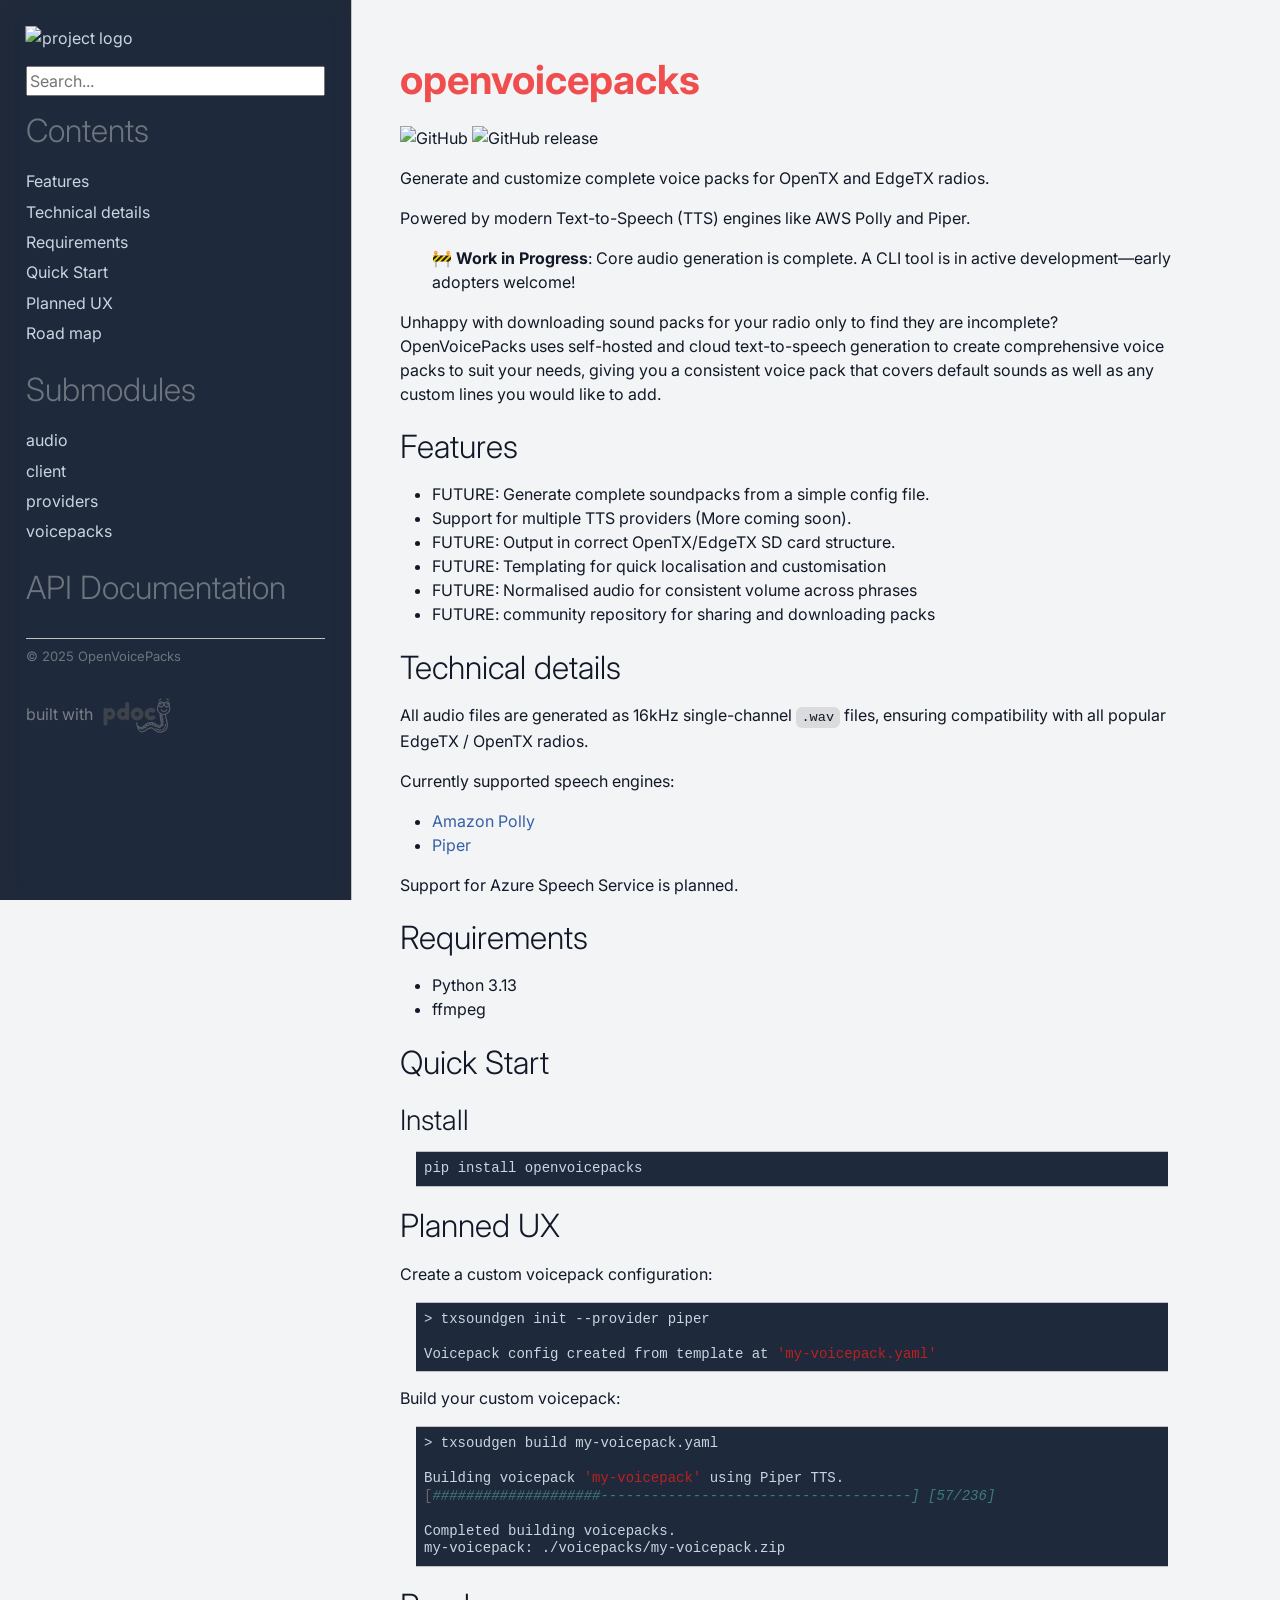
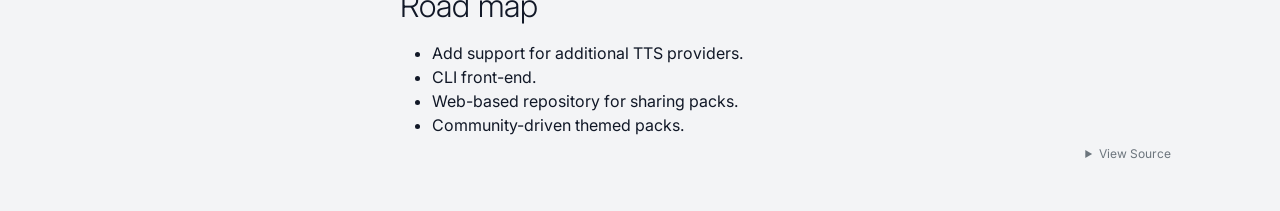
==== commit 22b5fa78: "feat(site): Basic improvements to static site" ====
--- a/assets/site/docs/openvoicepacks.html
+++ b/assets/site/docs/openvoicepacks.html
@@ -14,23 +14,24 @@
     <style>:root{--pdoc-background:#fff;}.pdoc{--text:#212529;--muted:#6c757d;--link:#3660a5;--link-hover:#1659c5;--code:#f8f8f8;--active:#fff598;--accent:#eee;--accent2:#c1c1c1;--nav-hover:rgba(255, 255, 255, 0.5);--name:#0066BB;--def:#008800;--annotation:#007020;}</style>
     <style>html, body{width:100%;height:100%;}html, main{scroll-behavior:smooth;}body{background-color:var(--pdoc-background);}@media (max-width:769px){#navtoggle{cursor:pointer;position:absolute;width:50px;height:40px;top:1rem;right:1rem;border-color:var(--text);color:var(--text);display:flex;opacity:0.8;z-index:999;}#navtoggle:hover{opacity:1;}#togglestate + div{display:none;}#togglestate:checked + div{display:inherit;}main, header{padding:2rem 3vw;}header + main{margin-top:-3rem;}.git-button{display:none !important;}nav input[type="search"]{max-width:77%;}nav input[type="search"]:first-child{margin-top:-6px;}nav input[type="search"]:valid ~ *{display:none !important;}}@media (min-width:770px){:root{--sidebar-width:clamp(12.5rem, 28vw, 22rem);}nav{position:fixed;overflow:auto;height:100vh;width:var(--sidebar-width);}main, header{padding:3rem 2rem 3rem calc(var(--sidebar-width) + 3rem);width:calc(54rem + var(--sidebar-width));max-width:100%;}header + main{margin-top:-4rem;}#navtoggle{display:none;}}#togglestate{position:absolute;height:0;opacity:0;}nav.pdoc{--pad:clamp(0.5rem, 2vw, 1.75rem);--indent:1.5rem;background-color:var(--accent);border-right:1px solid var(--accent2);box-shadow:0 0 20px rgba(50, 50, 50, .2) inset;padding:0 0 0 var(--pad);overflow-wrap:anywhere;scrollbar-width:thin; scrollbar-color:var(--accent2) transparent; z-index:1}nav.pdoc::-webkit-scrollbar{width:.4rem; }nav.pdoc::-webkit-scrollbar-thumb{background-color:var(--accent2); }nav.pdoc > div{padding:var(--pad) 0;}nav.pdoc .module-list-button{display:inline-flex;align-items:center;color:var(--text);border-color:var(--muted);margin-bottom:1rem;}nav.pdoc .module-list-button:hover{border-color:var(--text);}nav.pdoc input[type=search]{display:block;outline-offset:0;width:calc(100% - var(--pad));}nav.pdoc .logo{max-width:calc(100% - var(--pad));max-height:35vh;display:block;margin:0 auto 1rem;transform:translate(calc(-.5 * var(--pad)), 0);}nav.pdoc ul{list-style:none;padding-left:0;}nav.pdoc > div > ul{margin-left:calc(0px - var(--pad));}nav.pdoc li a{padding:.2rem 0 .2rem calc(var(--pad) + var(--indent));}nav.pdoc > div > ul > li > a{padding-left:var(--pad);}nav.pdoc li{transition:all 100ms;}nav.pdoc li:hover{background-color:var(--nav-hover);}nav.pdoc a, nav.pdoc a:hover{color:var(--text);}nav.pdoc a{display:block;}nav.pdoc > h2:first-of-type{margin-top:1.5rem;}nav.pdoc .class:before{content:"class ";color:var(--muted);}nav.pdoc .function:after{content:"()";color:var(--muted);}nav.pdoc footer:before{content:"";display:block;width:calc(100% - var(--pad));border-top:solid var(--accent2) 1px;margin-top:1.5rem;padding-top:.5rem;}nav.pdoc footer{font-size:small;}</style>
     <style>.pdoc{color:var(--text);box-sizing:border-box;line-height:1.5;background:none;}.pdoc .pdoc-button{cursor:pointer;display:inline-block;border:solid black 1px;border-radius:2px;font-size:.75rem;padding:calc(0.5em - 1px) 1em;transition:100ms all;}.pdoc .alert{padding:1rem 1rem 1rem calc(1.5rem + 24px);border:1px solid transparent;border-radius:.25rem;background-repeat:no-repeat;background-position:.75rem center;margin-bottom:1rem;}.pdoc .alert > em{display:none;}.pdoc .alert > *:last-child{margin-bottom:0;}.pdoc .alert.note{color:#084298;background-color:#cfe2ff;border-color:#b6d4fe;background-image:url("data:image/svg+xml,%3Csvg%20xmlns%3D%22http%3A//www.w3.org/2000/svg%22%20width%3D%2224%22%20height%3D%2224%22%20fill%3D%22%23084298%22%20viewBox%3D%220%200%2016%2016%22%3E%3Cpath%20d%3D%22M8%2016A8%208%200%201%200%208%200a8%208%200%200%200%200%2016zm.93-9.412-1%204.705c-.07.34.029.533.304.533.194%200%20.487-.07.686-.246l-.088.416c-.287.346-.92.598-1.465.598-.703%200-1.002-.422-.808-1.319l.738-3.468c.064-.293.006-.399-.287-.47l-.451-.081.082-.381%202.29-.287zM8%205.5a1%201%200%201%201%200-2%201%201%200%200%201%200%202z%22/%3E%3C/svg%3E");}.pdoc .alert.tip{color:#0a3622;background-color:#d1e7dd;border-color:#a3cfbb;background-image:url("data:image/svg+xml,%3Csvg%20xmlns%3D%22http%3A//www.w3.org/2000/svg%22%20width%3D%2224%22%20height%3D%2224%22%20fill%3D%22%230a3622%22%20viewBox%3D%220%200%2016%2016%22%3E%3Cpath%20d%3D%22M2%206a6%206%200%201%201%2010.174%204.31c-.203.196-.359.4-.453.619l-.762%201.769A.5.5%200%200%201%2010.5%2013a.5.5%200%200%201%200%201%20.5.5%200%200%201%200%201l-.224.447a1%201%200%200%201-.894.553H6.618a1%201%200%200%201-.894-.553L5.5%2015a.5.5%200%200%201%200-1%20.5.5%200%200%201%200-1%20.5.5%200%200%201-.46-.302l-.761-1.77a2%202%200%200%200-.453-.618A5.98%205.98%200%200%201%202%206m6-5a5%205%200%200%200-3.479%208.592c.263.254.514.564.676.941L5.83%2012h4.342l.632-1.467c.162-.377.413-.687.676-.941A5%205%200%200%200%208%201%22/%3E%3C/svg%3E");}.pdoc .alert.important{color:#055160;background-color:#cff4fc;border-color:#9eeaf9;background-image:url("data:image/svg+xml,%3Csvg%20xmlns%3D%22http%3A//www.w3.org/2000/svg%22%20width%3D%2224%22%20height%3D%2224%22%20fill%3D%22%23055160%22%20viewBox%3D%220%200%2016%2016%22%3E%3Cpath%20d%3D%22M2%200a2%202%200%200%200-2%202v12a2%202%200%200%200%202%202h12a2%202%200%200%200%202-2V2a2%202%200%200%200-2-2zm6%204c.535%200%20.954.462.9.995l-.35%203.507a.552.552%200%200%201-1.1%200L7.1%204.995A.905.905%200%200%201%208%204m.002%206a1%201%200%201%201%200%202%201%201%200%200%201%200-2%22/%3E%3C/svg%3E");}.pdoc .alert.warning{color:#664d03;background-color:#fff3cd;border-color:#ffecb5;background-image:url("data:image/svg+xml,%3Csvg%20xmlns%3D%22http%3A//www.w3.org/2000/svg%22%20width%3D%2224%22%20height%3D%2224%22%20fill%3D%22%23664d03%22%20viewBox%3D%220%200%2016%2016%22%3E%3Cpath%20d%3D%22M8.982%201.566a1.13%201.13%200%200%200-1.96%200L.165%2013.233c-.457.778.091%201.767.98%201.767h13.713c.889%200%201.438-.99.98-1.767L8.982%201.566zM8%205c.535%200%20.954.462.9.995l-.35%203.507a.552.552%200%200%201-1.1%200L7.1%205.995A.905.905%200%200%201%208%205zm.002%206a1%201%200%201%201%200%202%201%201%200%200%201%200-2z%22/%3E%3C/svg%3E");}.pdoc .alert.caution{color:#842029;background-color:#f8d7da;border-color:#f5c2c7;background-image:url("data:image/svg+xml,%3Csvg%20xmlns%3D%22http%3A//www.w3.org/2000/svg%22%20width%3D%2224%22%20height%3D%2224%22%20fill%3D%22%23842029%22%20viewBox%3D%220%200%2016%2016%22%3E%3Cpath%20d%3D%22M11.46.146A.5.5%200%200%200%2011.107%200H4.893a.5.5%200%200%200-.353.146L.146%204.54A.5.5%200%200%200%200%204.893v6.214a.5.5%200%200%200%20.146.353l4.394%204.394a.5.5%200%200%200%20.353.146h6.214a.5.5%200%200%200%20.353-.146l4.394-4.394a.5.5%200%200%200%20.146-.353V4.893a.5.5%200%200%200-.146-.353zM8%204c.535%200%20.954.462.9.995l-.35%203.507a.552.552%200%200%201-1.1%200L7.1%204.995A.905.905%200%200%201%208%204m.002%206a1%201%200%201%201%200%202%201%201%200%200%201%200-2%22/%3E%3C/svg%3E");}.pdoc .alert.danger{color:#842029;background-color:#f8d7da;border-color:#f5c2c7;background-image:url("data:image/svg+xml,%3Csvg%20xmlns%3D%22http%3A//www.w3.org/2000/svg%22%20width%3D%2224%22%20height%3D%2224%22%20fill%3D%22%23842029%22%20viewBox%3D%220%200%2016%2016%22%3E%3Cpath%20d%3D%22M5.52.359A.5.5%200%200%201%206%200h4a.5.5%200%200%201%20.474.658L8.694%206H12.5a.5.5%200%200%201%20.395.807l-7%209a.5.5%200%200%201-.873-.454L6.823%209.5H3.5a.5.5%200%200%201-.48-.641l2.5-8.5z%22/%3E%3C/svg%3E");}.pdoc .visually-hidden{position:absolute !important;width:1px !important;height:1px !important;padding:0 !important;margin:-1px !important;overflow:hidden !important;clip:rect(0, 0, 0, 0) !important;white-space:nowrap !important;border:0 !important;}.pdoc h1, .pdoc h2, .pdoc h3{font-weight:300;margin:.3em 0;padding:.2em 0;}.pdoc > section:not(.module-info) h1{font-size:1.5rem;font-weight:500;}.pdoc > section:not(.module-info) h2{font-size:1.4rem;font-weight:500;}.pdoc > section:not(.module-info) h3{font-size:1.3rem;font-weight:500;}.pdoc > section:not(.module-info) h4{font-size:1.2rem;}.pdoc > section:not(.module-info) h5{font-size:1.1rem;}.pdoc a{text-decoration:none;color:var(--link);}.pdoc a:hover{color:var(--link-hover);}.pdoc blockquote{margin-left:2rem;}.pdoc pre{border-top:1px solid var(--accent2);border-bottom:1px solid var(--accent2);margin-top:0;margin-bottom:1em;padding:.5rem 0 .5rem .5rem;overflow-x:auto;background-color:var(--code);}.pdoc code{color:var(--text);padding:.2em .4em;margin:0;font-size:85%;background-color:var(--accent);border-radius:6px;}.pdoc a > code{color:inherit;}.pdoc pre > code{display:inline-block;font-size:inherit;background:none;border:none;padding:0;}.pdoc > section:not(.module-info){margin-bottom:1.5rem;}.pdoc .modulename{margin-top:0;font-weight:bold;}.pdoc .modulename a{color:var(--link);transition:100ms all;}.pdoc .git-button{float:right;border:solid var(--link) 1px;}.pdoc .git-button:hover{background-color:var(--link);color:var(--pdoc-background);}.view-source-toggle-state,.view-source-toggle-state ~ .pdoc-code{display:none;}.view-source-toggle-state:checked ~ .pdoc-code{display:block;}.view-source-button{display:inline-block;float:right;font-size:.75rem;line-height:1.5rem;color:var(--muted);padding:0 .4rem 0 1.3rem;cursor:pointer;text-indent:-2px;}.view-source-button > span{visibility:hidden;}.module-info .view-source-button{float:none;display:flex;justify-content:flex-end;margin:-1.2rem .4rem -.2rem 0;}.view-source-button::before{position:absolute;content:"View Source";display:list-item;list-style-type:disclosure-closed;}.view-source-toggle-state:checked ~ .attr .view-source-button::before,.view-source-toggle-state:checked ~ .view-source-button::before{list-style-type:disclosure-open;}.pdoc .docstring{margin-bottom:1.5rem;}.pdoc section:not(.module-info) .docstring{margin-left:clamp(0rem, 5vw - 2rem, 1rem);}.pdoc .docstring .pdoc-code{margin-left:1em;margin-right:1em;}.pdoc h1:target,.pdoc h2:target,.pdoc h3:target,.pdoc h4:target,.pdoc h5:target,.pdoc h6:target,.pdoc .pdoc-code > pre > span:target{background-color:var(--active);box-shadow:-1rem 0 0 0 var(--active);}.pdoc .pdoc-code > pre > span:target{display:block;}.pdoc div:target > .attr,.pdoc section:target > .attr,.pdoc dd:target > a{background-color:var(--active);}.pdoc *{scroll-margin:2rem;}.pdoc .pdoc-code .linenos{user-select:none;}.pdoc .attr:hover{filter:contrast(0.95);}.pdoc section, .pdoc .classattr{position:relative;}.pdoc .headerlink{--width:clamp(1rem, 3vw, 2rem);position:absolute;top:0;left:calc(0rem - var(--width));transition:all 100ms ease-in-out;opacity:0;}.pdoc .headerlink::before{content:"#";display:block;text-align:center;width:var(--width);height:2.3rem;line-height:2.3rem;font-size:1.5rem;}.pdoc .attr:hover ~ .headerlink,.pdoc *:target > .headerlink,.pdoc .headerlink:hover{opacity:1;}.pdoc .attr{display:block;margin:.5rem 0 .5rem;padding:.4rem .4rem .4rem 1rem;background-color:var(--accent);overflow-x:auto;}.pdoc .classattr{margin-left:2rem;}.pdoc .decorator-deprecated{color:#842029;}.pdoc .decorator-deprecated ~ span{filter:grayscale(1) opacity(0.8);}.pdoc .name{color:var(--name);font-weight:bold;}.pdoc .def{color:var(--def);font-weight:bold;}.pdoc .signature{background-color:transparent;}.pdoc .param, .pdoc .return-annotation{white-space:pre;}.pdoc .signature.multiline .param{display:block;}.pdoc .signature.condensed .param{display:inline-block;}.pdoc .annotation{color:var(--annotation);}.pdoc .view-value-toggle-state,.pdoc .view-value-toggle-state ~ .default_value{display:none;}.pdoc .view-value-toggle-state:checked ~ .default_value{display:inherit;}.pdoc .view-value-button{font-size:.5rem;vertical-align:middle;border-style:dashed;margin-top:-0.1rem;}.pdoc .view-value-button:hover{background:white;}.pdoc .view-value-button::before{content:"show";text-align:center;width:2.2em;display:inline-block;}.pdoc .view-value-toggle-state:checked ~ .view-value-button::before{content:"hide";}.pdoc .inherited{margin-left:2rem;}.pdoc .inherited dt{font-weight:700;}.pdoc .inherited dt, .pdoc .inherited dd{display:inline;margin-left:0;margin-bottom:.5rem;}.pdoc .inherited dd:not(:last-child):after{content:", ";}.pdoc .inherited .class:before{content:"class ";}.pdoc .inherited .function a:after{content:"()";}.pdoc .search-result .docstring{overflow:auto;max-height:25vh;}.pdoc .search-result.focused > .attr{background-color:var(--active);}.pdoc .attribution{margin-top:2rem;display:block;opacity:0.5;transition:all 200ms;filter:grayscale(100%);}.pdoc .attribution:hover{opacity:1;filter:grayscale(0%);}.pdoc .attribution img{margin-left:5px;height:35px;vertical-align:middle;width:70px;transition:all 200ms;}.pdoc table{display:block;width:max-content;max-width:100%;overflow:auto;margin-bottom:1rem;}.pdoc table th{font-weight:600;}.pdoc table th, .pdoc table td{padding:6px 13px;border:1px solid var(--accent2);}</style>
-    <style>:root{--pdoc-background:#F3F4F6;font-family:"Inter", sans-serif;font-optical-sizing:auto;font-weight:400;font-style:normal;}@import url('https://fonts.googleapis.com/css2?family=Inter:ital,opsz,wght@0,14..32,100..900;1,14..32,100..900&display=swap');.pdoc{--text:#111827;--muted:#6c757d;--link:#3660a5;--link-hover:#1659c5;--code:#f8f8f8;--active:rgba(0,0,0,0.1);--accent:#1E293B;--accent2:#c1c1c1;--nav-hover:rgba(0,0,0,0.2);--name:#F04E4E;--def:#60A5FA;--annotation:#3660a5;font-family:"Inter", sans-serif;font-optical-sizing:auto;font-weight:400;font-style:normal;}h1, h2, h3, h4, h5, h6{color:var(--name);}.pdoc .attr{background-color:var(--active) ;color:var(--text);}nav.pdoc footer{color:var(--muted);}nav.pdoc a, nav.pdoc a:hover{color:var(--code);}h1.modulename, .modulename a, .modulename a:hover{color:var(--name);}.pdoc code{background-color:var(--active);}.pdoc-code pre, .pdoc-code code{background:var(--accent);color:var(--code);}nav.pdoc a.module-list-button, nav.pdoc a.module-list-button:hover{color:var(--code);border-color:var(--accent);background-color:var(--link);}nav.pdoc a.module-list-button:hover{background-color:var(--link-hover);}</style>
+    <style>:root{--pdoc-background:#F3F4F6;font-family:"Inter", sans-serif;font-optical-sizing:auto;font-weight:400;font-style:normal;}@import url('https://fonts.googleapis.com/css2?family=Inter:ital,opsz,wght@0,14..32,100..900;1,14..32,100..900&display=swap');.pdoc{--text:#111827;--muted:#6c757d;--link:#3660a5;--link-hover:#1659c5;--code:#cbd5e1;--active:rgba(0,0,0,0.1);--accent:#1E293B;--accent2:#c1c1c1;--nav-hover:rgba(0,0,0,0.2);--name:#F04E4E;--def:#60A5FA;--annotation:#3660a5;font-family:"Inter", sans-serif;font-optical-sizing:auto;font-weight:400;font-style:normal;}h1, h2, h3, h4, h5, h6{color:var(--text);}nav.pdoc h1, nav.pdoc h2, nav.pdoc h3, nav.pdoc h4, nav.pdoc h5, nav.pdoc h6{color:var(--muted);}.pdoc .attr{background-color:var(--active) ;color:var(--text);}nav.pdoc footer{color:var(--muted);}nav.pdoc a, nav.pdoc a:hover{color:var(--code);}h1.modulename, .modulename a, .modulename a:hover{color:var(--name);}.pdoc code{background-color:var(--active);}.pdoc-code pre, .pdoc-code code{background:var(--accent);color:var(--code);}nav.pdoc a.module-list-button, nav.pdoc a.module-list-button:hover{color:var(--code);border-color:var(--accent);background-color:var(--link);}nav.pdoc a.module-list-button:hover{background-color:var(--link-hover);}</style>
     <style>.pdoc .mermaid-pre{border:none;background:none;}</style><script type="module" defer>import mermaid from "https://cdn.jsdelivr.net/npm/mermaid@11/dist/mermaid.esm.min.mjs";document.addEventListener("DOMContentLoaded", () =>{new MutationObserver(() => mermaid.run()).observe(document.querySelector("main.pdoc").parentNode,{childList:true});})</script></head>
 <body>
     <nav class="pdoc">
         <label id="navtoggle" for="togglestate" class="pdoc-button"><svg xmlns='http://www.w3.org/2000/svg' viewBox='0 0 30 30'><path stroke-linecap='round' stroke="currentColor" stroke-miterlimit='10' stroke-width='2' d='M4 7h22M4 15h22M4 23h22'/></svg></label>
         <input id="togglestate" type="checkbox" aria-hidden="true" tabindex="-1">
         <div>
-
+<a href="https://openvoicepacks.org/">            <img src="https://openvoicepacks.org/assets/logos/logo-full-coral.png" class="logo" alt="project logo"/>
+</a>
             <input type="search" placeholder="Search..." role="searchbox" aria-label="search"
                    pattern=".+" required>
 
             <h2>Contents</h2>
             <ul>
-  <li><a href="#features">✨ Features</a></li>
+  <li><a href="#features">Features</a></li>
   <li><a href="#technical-details">Technical details</a></li>
   <li><a href="#requirements">Requirements</a></li>
-  <li><a href="#quick-start">🚀 Quick Start</a></li>
+  <li><a href="#quick-start">Quick Start</a></li>
   <li><a href="#planned-ux">Planned UX</a></li>
   <li><a href="#road-map">Road map</a></li>
 </ul>
@@ -77,7 +78,7 @@
 <p>Unhappy with downloading sound packs for your radio only to find they are incomplete?
 OpenVoicePacks uses self-hosted and cloud text-to-speech generation to create comprehensive voice packs to suit your needs, giving you a consistent voice pack that covers default sounds as well as any custom lines you would like to add.</p>
 
-<h2 id="features">✨ Features</h2>
+<h2 id="features">Features</h2>
 
 <ul>
 <li>FUTURE: Generate complete soundpacks from a simple config file.</li>
@@ -108,7 +109,7 @@
 <li>ffmpeg</li>
 </ul>
 
-<h2 id="quick-start">🚀 Quick Start</h2>
+<h2 id="quick-start">Quick Start</h2>
 
 <h3 id="install">Install</h3>
 
